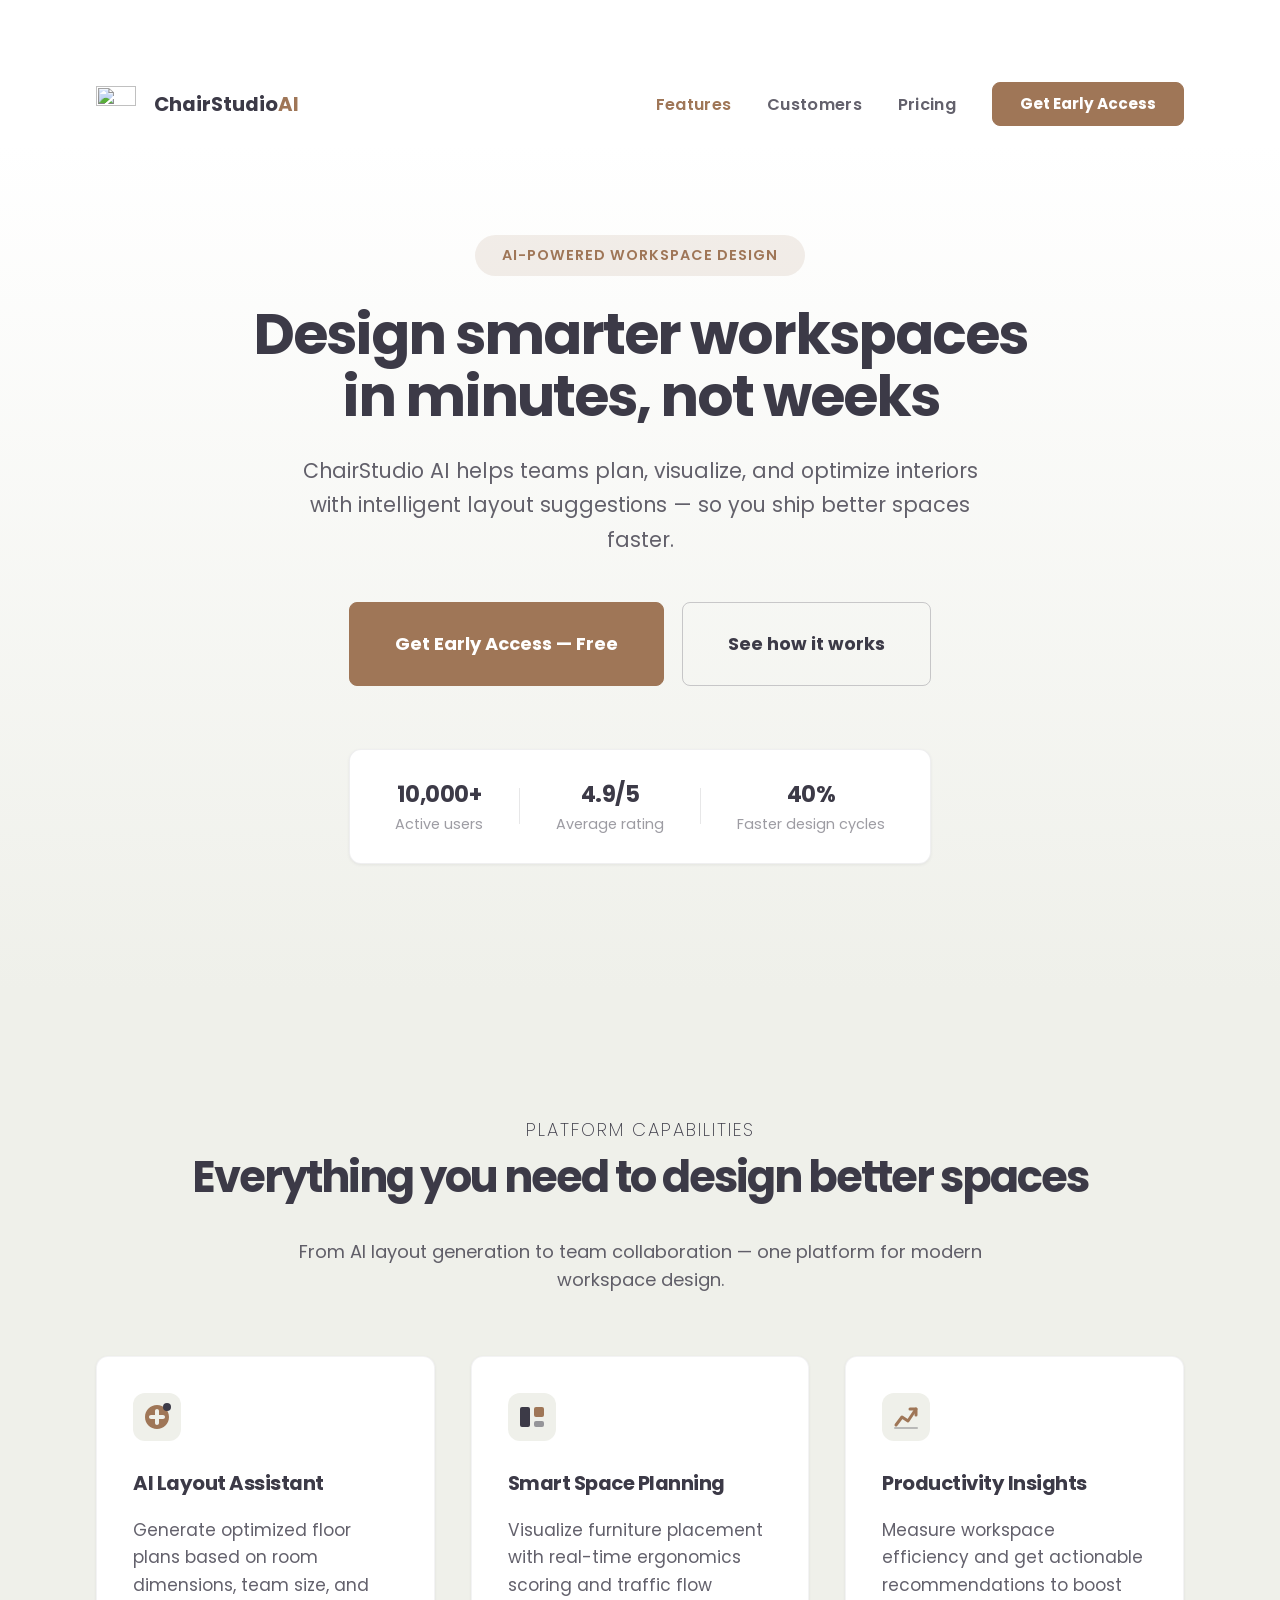
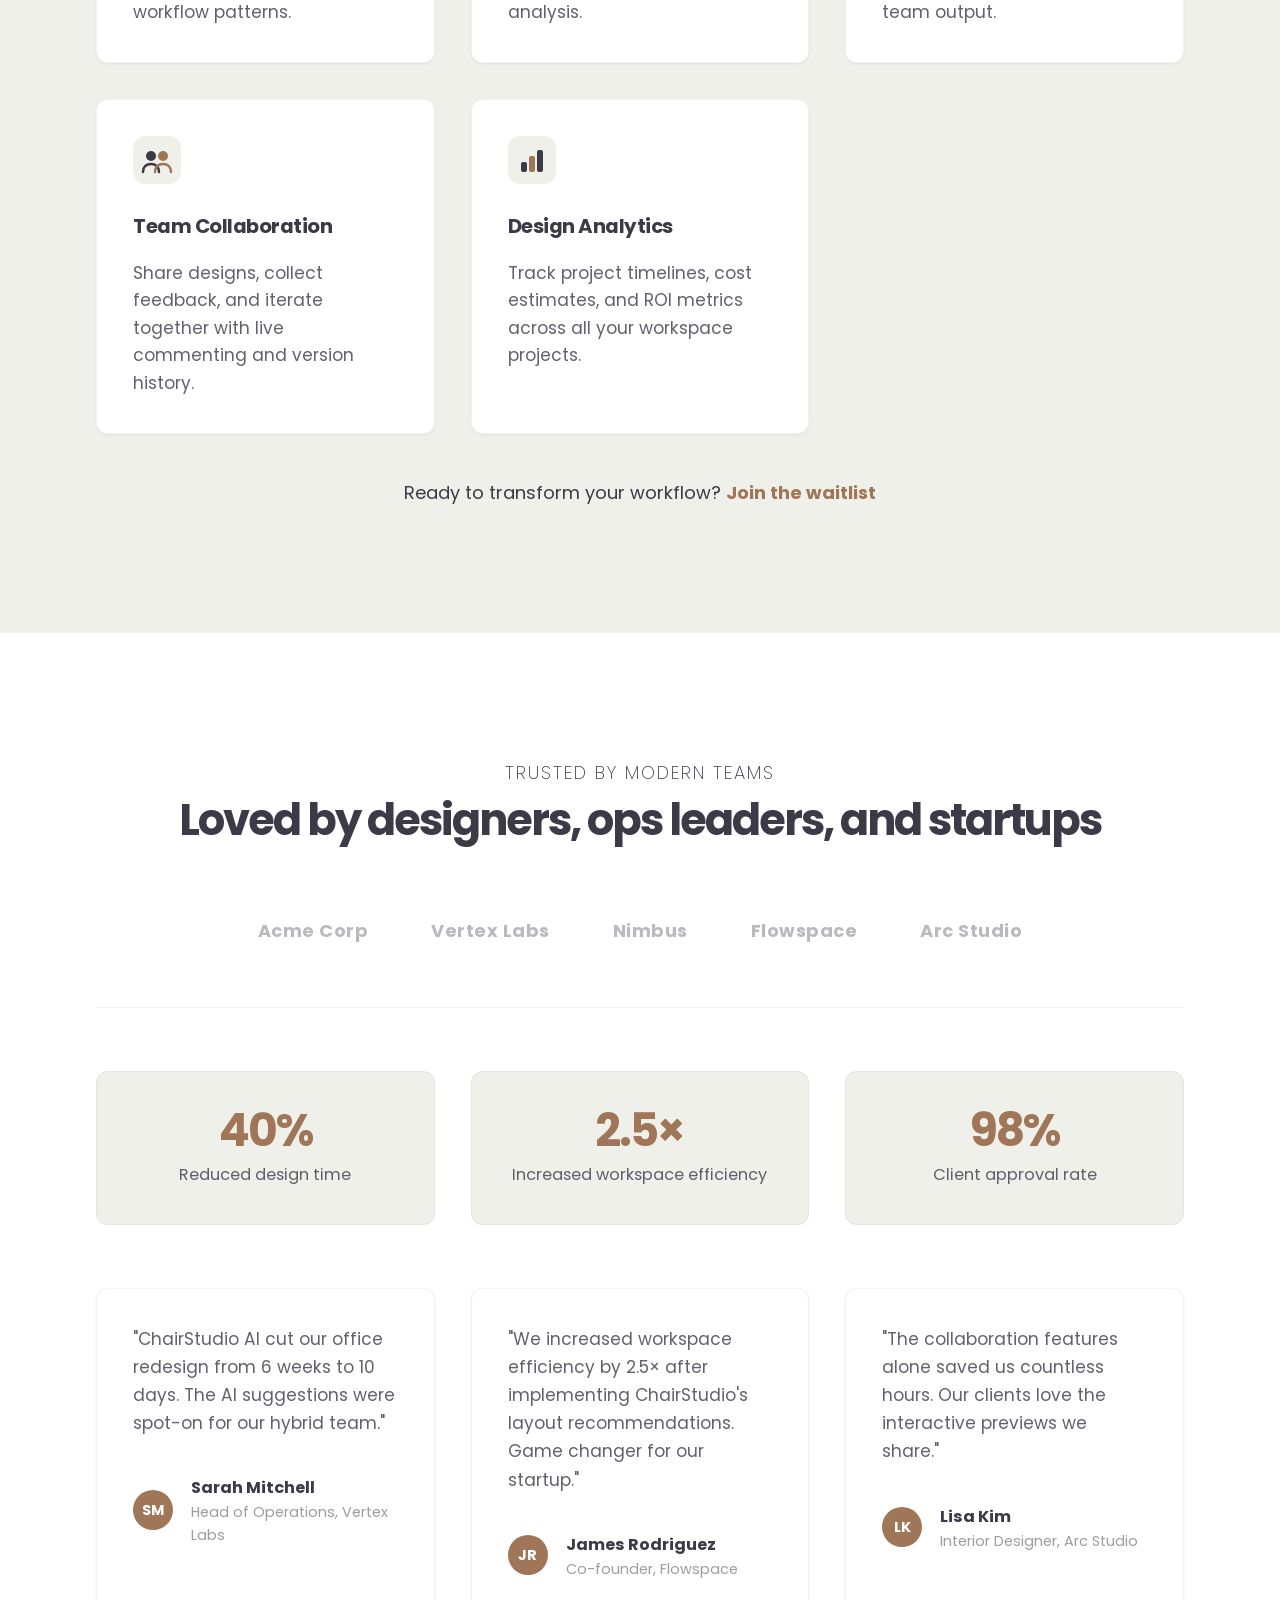
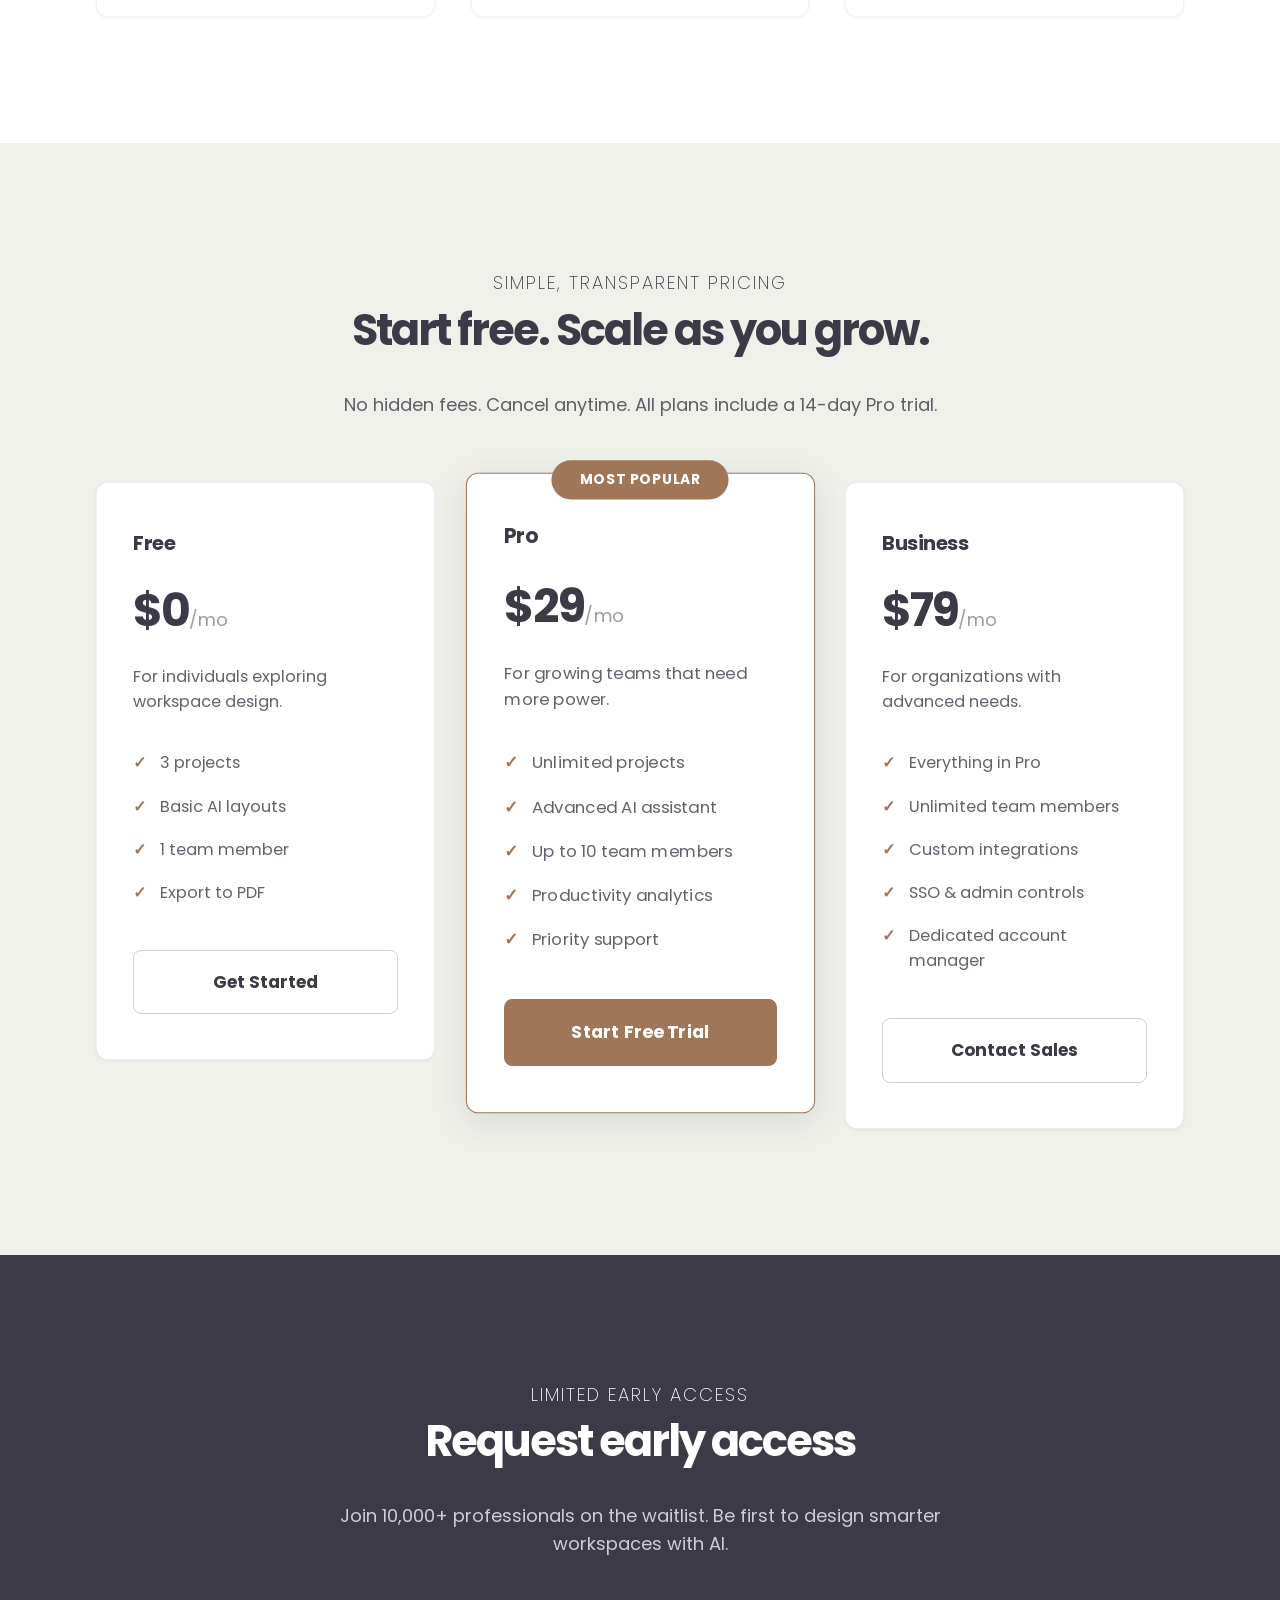
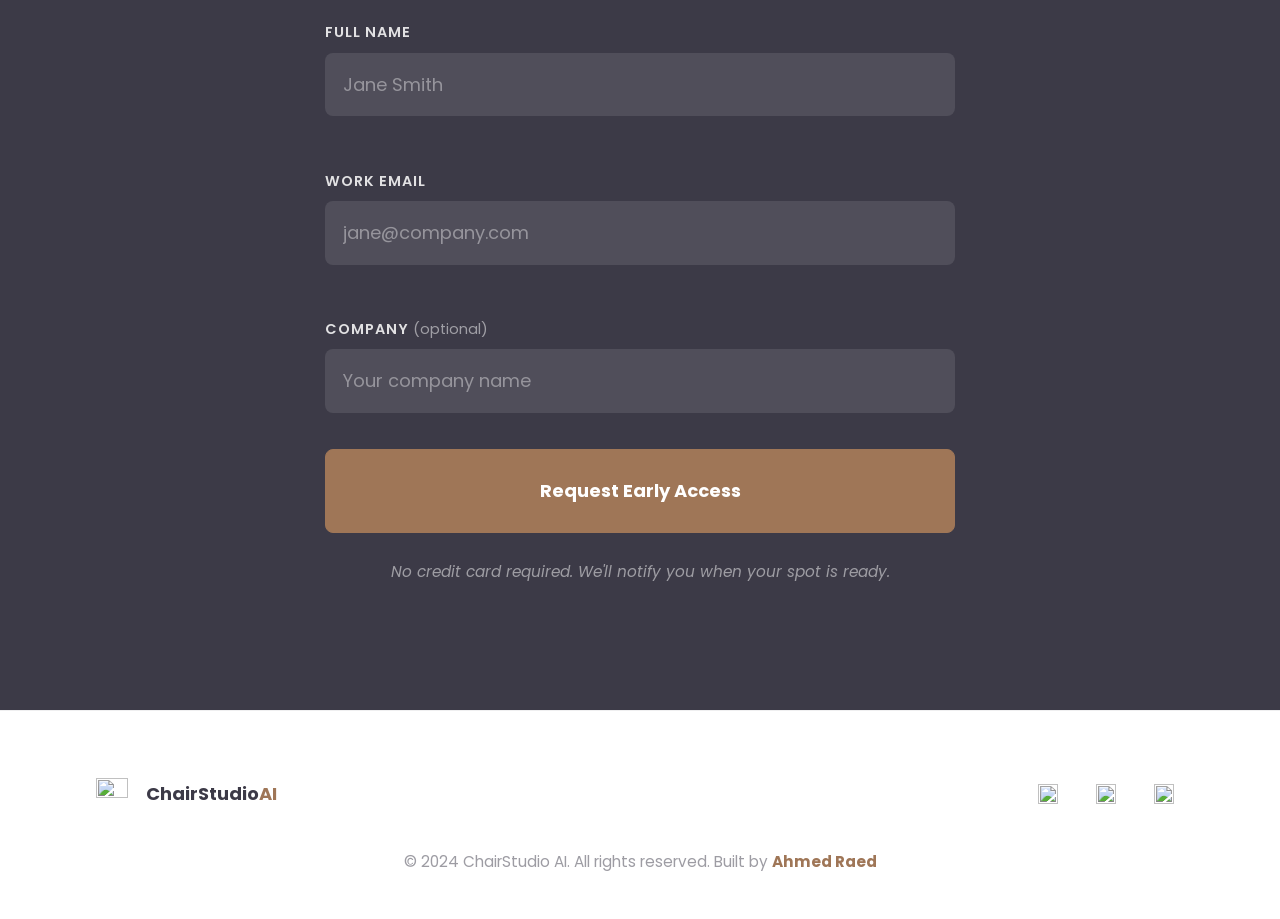
==== index.html @ b4d38a9b "Revamp landing page for ChairStudio AI with enhanced SEO, updated content, and improved layout. Adde" ====
<!DOCTYPE html>
<html lang="en-US">

<head>
	<meta charset="utf-8">
	<meta name="viewport" content="width=device-width, initial-scale=1.0">
	<meta name="description"
		content="ChairStudio AI — Design smarter workspaces with AI. Generate layout plans, optimize productivity, and visualize interiors in minutes. Trusted by 10,000+ teams.">
	<meta name="keywords"
		content="workspace design, interior design AI, office layout, productivity software, SaaS design tool">
	<meta name="author" content="ChairStudio AI">
	<meta name="theme-color" content="#3C3A47">

	<!-- Open Graph -->
	<meta property="og:type" content="website">
	<meta property="og:title" content="ChairStudio AI — Design Smarter Workspaces with AI">
	<meta property="og:description"
		content="AI-powered workspace design platform. Reduce design time by 40% and ship better interiors faster. Start free today.">
	<meta property="og:url" content="https://ahmedalmadhji.github.io/Template-Zero_/">
	<meta property="og:site_name" content="ChairStudio AI">
	<meta property="og:locale" content="en_US">

	<title>ChairStudio AI — Design Smarter Workspaces with AI</title>

	<link rel="preconnect" href="https://fonts.googleapis.com">
	<link rel="preconnect" href="https://fonts.gstatic.com" crossorigin>
	<link href="https://fonts.googleapis.com/css2?family=Poppins:wght@200;400;600;700;900&display=swap"
		rel="stylesheet">

	<link rel="stylesheet" href="css/main.css">
</head>

<body>
	<a href="#main-content" class="skip-link">Skip to main content</a>

	<!-- Toast container -->
	<div class="toast-container" id="toast-container" aria-live="polite" aria-atomic="true"></div>

	<!-- Sticky CTA (desktop only) -->
	<a href="#early-access" class="sticky-cta btn btn--primary" id="sticky-cta" data-track="sticky-cta">
		Get Early Access
	</a>

	<!-- Navigation -->
	<nav class="site-nav" id="site-nav" aria-label="Main navigation">
		<div class="container">
			<a href="#" class="site-nav__logo" aria-label="ChairStudio AI — Home">
				<img src="images/logo.svg" alt="" width="40" height="40">
				<span class="site-nav__brand">ChairStudio<span class="site-nav__brand-accent">AI</span></span>
			</a>

			<button class="site-nav__toggle" type="button" aria-expanded="false" aria-controls="nav-menu"
				aria-label="Toggle navigation menu">
				<span class="site-nav__toggle-bar"></span>
				<span class="site-nav__toggle-bar"></span>
				<span class="site-nav__toggle-bar"></span>
			</button>

			<ul class="site-nav__menu" id="nav-menu">
				<li><a href="#features" class="nav-link" data-section="features">Features</a></li>
				<li><a href="#social-proof" class="nav-link" data-section="social-proof">Customers</a></li>
				<li><a href="#pricing" class="nav-link" data-section="pricing">Pricing</a></li>
				<li><a href="#early-access" class="btn btn--primary btn--sm nav-cta" data-track="nav-cta">Get Early
						Access</a></li>
			</ul>
		</div>
	</nav>

	<!-- Hero -->
	<header class="hero" id="main-header">
		<div class="container">
			<p class="badge">AI-Powered Workspace Design</p>
			<h1 class="hero__title">Design smarter workspaces in minutes, not weeks</h1>
			<p class="hero__subtitle">
				ChairStudio AI helps teams plan, visualize, and optimize interiors with intelligent layout
				suggestions — so you ship better spaces faster.
			</p>

			<div class="hero__actions">
				<a href="#early-access" class="btn btn--primary btn--lg" data-track="hero-primary-cta">
					Get Early Access — Free
				</a>
				<a href="#features" class="btn btn--secondary btn--lg" data-track="hero-secondary-cta">
					See how it works
				</a>
			</div>

			<div class="trust-bar" aria-label="Trust indicators">
				<div class="trust-bar__item">
					<strong>10,000+</strong>
					<span>Active users</span>
				</div>
				<div class="trust-bar__divider" aria-hidden="true"></div>
				<div class="trust-bar__item">
					<strong>4.9/5</strong>
					<span>Average rating</span>
				</div>
				<div class="trust-bar__divider" aria-hidden="true"></div>
				<div class="trust-bar__item">
					<strong>40%</strong>
					<span>Faster design cycles</span>
				</div>
			</div>
		</div>
	</header>

	<main id="main-content">
		<!-- Features -->
		<section id="features" class="section--surface" aria-labelledby="features-heading">
			<div class="container">
				<header class="section-header">
					<p class="section-intro">Platform capabilities</p>
					<h2 id="features-heading">Everything you need to design better spaces</h2>
					<p>From AI layout generation to team collaboration — one platform for modern workspace design.</p>
				</header>

				<div class="feature-grid">
					<article class="feature-card">
						<div class="feature-card__icon">
							<img src="images/icon-ai.svg" alt="" width="48" height="48">
						</div>
						<h3 class="feature-card__title">AI Layout Assistant</h3>
						<p>Generate optimized floor plans based on room dimensions, team size, and workflow patterns.</p>
					</article>

					<article class="feature-card">
						<div class="feature-card__icon">
							<img src="images/icon-layout.svg" alt="" width="48" height="48">
						</div>
						<h3 class="feature-card__title">Smart Space Planning</h3>
						<p>Visualize furniture placement with real-time ergonomics scoring and traffic flow analysis.</p>
					</article>

					<article class="feature-card">
						<div class="feature-card__icon">
							<img src="images/icon-productivity.svg" alt="" width="48" height="48">
						</div>
						<h3 class="feature-card__title">Productivity Insights</h3>
						<p>Measure workspace efficiency and get actionable recommendations to boost team output.</p>
					</article>

					<article class="feature-card">
						<div class="feature-card__icon">
							<img src="images/icon-collab.svg" alt="" width="48" height="48">
						</div>
						<h3 class="feature-card__title">Team Collaboration</h3>
						<p>Share designs, collect feedback, and iterate together with live commenting and version history.</p>
					</article>

					<article class="feature-card">
						<div class="feature-card__icon">
							<img src="images/icon-analytics.svg" alt="" width="48" height="48">
						</div>
						<h3 class="feature-card__title">Design Analytics</h3>
						<p>Track project timelines, cost estimates, and ROI metrics across all your workspace projects.</p>
					</article>
				</div>

				<p class="section-cta">
					Ready to transform your workflow?
					<a href="#early-access" data-track="features-cta">Join the waitlist</a>
				</p>
			</div>
		</section>

		<!-- Social Proof -->
		<section id="social-proof" aria-labelledby="proof-heading">
			<div class="container">
				<header class="section-header">
					<p class="section-intro">Trusted by modern teams</p>
					<h2 id="proof-heading">Loved by designers, ops leaders, and startups</h2>
				</header>

				<!-- Logo row -->
				<div class="logo-row" aria-label="Companies using ChairStudio AI">
					<span class="logo-row__item">Acme Corp</span>
					<span class="logo-row__item">Vertex Labs</span>
					<span class="logo-row__item">Nimbus</span>
					<span class="logo-row__item">Flowspace</span>
					<span class="logo-row__item">Arc Studio</span>
				</div>

				<!-- Metrics -->
				<div class="metrics-grid">
					<div class="metric-card">
						<p class="metric-card__value">40%</p>
						<p class="metric-card__label">Reduced design time</p>
					</div>
					<div class="metric-card">
						<p class="metric-card__value">2.5×</p>
						<p class="metric-card__label">Increased workspace efficiency</p>
					</div>
					<div class="metric-card">
						<p class="metric-card__value">98%</p>
						<p class="metric-card__label">Client approval rate</p>
					</div>
				</div>

				<!-- Testimonials -->
				<div class="testimonial-grid">
					<blockquote class="testimonial-card">
						<p class="testimonial-card__quote">"ChairStudio AI cut our office redesign from 6 weeks to 10
							days. The AI suggestions were spot-on for our hybrid team."</p>
						<footer class="testimonial-card__author">
							<div class="testimonial-card__avatar" aria-hidden="true">SM</div>
							<div>
								<cite class="testimonial-card__name">Sarah Mitchell</cite>
								<p class="testimonial-card__role">Head of Operations, Vertex Labs</p>
							</div>
						</footer>
					</blockquote>

					<blockquote class="testimonial-card">
						<p class="testimonial-card__quote">"We increased workspace efficiency by 2.5× after implementing
							ChairStudio's layout recommendations. Game changer for our startup."</p>
						<footer class="testimonial-card__author">
							<div class="testimonial-card__avatar" aria-hidden="true">JR</div>
							<div>
								<cite class="testimonial-card__name">James Rodriguez</cite>
								<p class="testimonial-card__role">Co-founder, Flowspace</p>
							</div>
						</footer>
					</blockquote>

					<blockquote class="testimonial-card">
						<p class="testimonial-card__quote">"The collaboration features alone saved us countless hours.
							Our clients love the interactive previews we share."</p>
						<footer class="testimonial-card__author">
							<div class="testimonial-card__avatar" aria-hidden="true">LK</div>
							<div>
								<cite class="testimonial-card__name">Lisa Kim</cite>
								<p class="testimonial-card__role">Interior Designer, Arc Studio</p>
							</div>
						</footer>
					</blockquote>
				</div>
			</div>
		</section>

		<!-- Pricing -->
		<section id="pricing" class="section--surface" aria-labelledby="pricing-heading">
			<div class="container">
				<header class="section-header">
					<p class="section-intro">Simple, transparent pricing</p>
					<h2 id="pricing-heading">Start free. Scale as you grow.</h2>
					<p>No hidden fees. Cancel anytime. All plans include a 14-day Pro trial.</p>
				</header>

				<div class="pricing-grid">
					<article class="pricing-card">
						<h3 class="pricing-card__name">Free</h3>
						<p class="pricing-card__price"><span class="pricing-card__amount">$0</span><span
								class="pricing-card__period">/mo</span></p>
						<p class="pricing-card__desc">For individuals exploring workspace design.</p>
						<ul class="pricing-card__features">
							<li>3 projects</li>
							<li>Basic AI layouts</li>
							<li>1 team member</li>
							<li>Export to PDF</li>
						</ul>
						<a href="#early-access" class="btn btn--secondary btn--block" data-track="pricing-free">Get
							Started</a>
					</article>

					<article class="pricing-card pricing-card--featured">
						<p class="pricing-card__badge">Most Popular</p>
						<h3 class="pricing-card__name">Pro</h3>
						<p class="pricing-card__price"><span class="pricing-card__amount">$29</span><span
								class="pricing-card__period">/mo</span></p>
						<p class="pricing-card__desc">For growing teams that need more power.</p>
						<ul class="pricing-card__features">
							<li>Unlimited projects</li>
							<li>Advanced AI assistant</li>
							<li>Up to 10 team members</li>
							<li>Productivity analytics</li>
							<li>Priority support</li>
						</ul>
						<a href="#early-access" class="btn btn--primary btn--block" data-track="pricing-pro">Start Free
							Trial</a>
					</article>

					<article class="pricing-card">
						<h3 class="pricing-card__name">Business</h3>
						<p class="pricing-card__price"><span class="pricing-card__amount">$79</span><span
								class="pricing-card__period">/mo</span></p>
						<p class="pricing-card__desc">For organizations with advanced needs.</p>
						<ul class="pricing-card__features">
							<li>Everything in Pro</li>
							<li>Unlimited team members</li>
							<li>Custom integrations</li>
							<li>SSO &amp; admin controls</li>
							<li>Dedicated account manager</li>
						</ul>
						<a href="#early-access" class="btn btn--secondary btn--block" data-track="pricing-business">Contact
							Sales</a>
					</article>
				</div>
			</div>
		</section>

		<!-- Early Access / Lead Gen -->
		<section id="early-access" class="dark" aria-labelledby="access-heading">
			<div class="container container--narrow">
				<header class="section-header">
					<p class="section-intro">Limited early access</p>
					<h2 id="access-heading">Request early access</h2>
					<p>Join 10,000+ professionals on the waitlist. Be first to design smarter workspaces with AI.</p>
				</header>

				<form id="early-access-form" class="lead-form" action="#" method="post" novalidate>
					<div class="form-group">
						<label for="lead-name">Full name</label>
						<input type="text" name="lead-name" id="lead-name" required autocomplete="name"
							placeholder="Jane Smith">
						<span class="form-error" role="alert"></span>
					</div>

					<div class="form-group">
						<label for="lead-email">Work email</label>
						<input type="email" name="lead-email" id="lead-email" required autocomplete="email"
							placeholder="jane@company.com">
						<span class="form-error" role="alert"></span>
					</div>

					<div class="form-group">
						<label for="lead-company">Company <span class="label-optional">(optional)</span></label>
						<input type="text" name="lead-company" id="lead-company" autocomplete="organization"
							placeholder="Your company name">
					</div>

					<div class="form-submit">
						<button type="submit" class="btn btn--primary btn--lg btn--block" id="submit-btn"
							data-track="form-submit">
							<span class="btn__text">Request Early Access</span>
							<span class="btn__loader" aria-hidden="true"></span>
						</button>
						<p class="muted"><em>No credit card required. We'll notify you when your spot is ready.</em></p>
					</div>
				</form>
			</div>
		</section>
	</main>

	<footer class="site-footer">
		<div class="container">
			<div class="site-footer__top">
				<div class="site-footer__brand">
					<img src="images/logo.svg" alt="" width="32" height="32">
					<span>ChairStudio<span class="site-nav__brand-accent">AI</span></span>
				</div>
				<ul class="social-icons" aria-label="Social media links">
					<li>
						<a href="https://twitter.com/chairstudioai" target="_blank" rel="noopener noreferrer"
							aria-label="Follow us on Twitter">
							<img src="images/icon-twitter.svg" alt="" width="20" height="20">
						</a>
					</li>
					<li>
						<a href="https://facebook.com/chairstudioai" target="_blank" rel="noopener noreferrer"
							aria-label="Follow us on Facebook">
							<img src="images/icon-facebook.svg" alt="" width="20" height="20">
						</a>
					</li>
					<li>
						<a href="https://instagram.com/chairstudioai" target="_blank" rel="noopener noreferrer"
							aria-label="Follow us on Instagram">
							<img src="images/icon-instagram.svg" alt="" width="20" height="20">
						</a>
					</li>
				</ul>
			</div>
			<p class="site-footer__copy">&copy; 2024 ChairStudio AI. All rights reserved. Built by
				<a href="https://github.com/AhmedAlMadhji" target="_blank" rel="noopener noreferrer">Ahmed Raed</a>
			</p>
		</div>
	</footer>

	<script src="js/main.js" defer></script>
</body>

</html>
---- css/main.css ----
/* Main stylesheet — imports modular CSS layers */
@import url('base.css');
@import url('layout.css');
@import url('components.css');
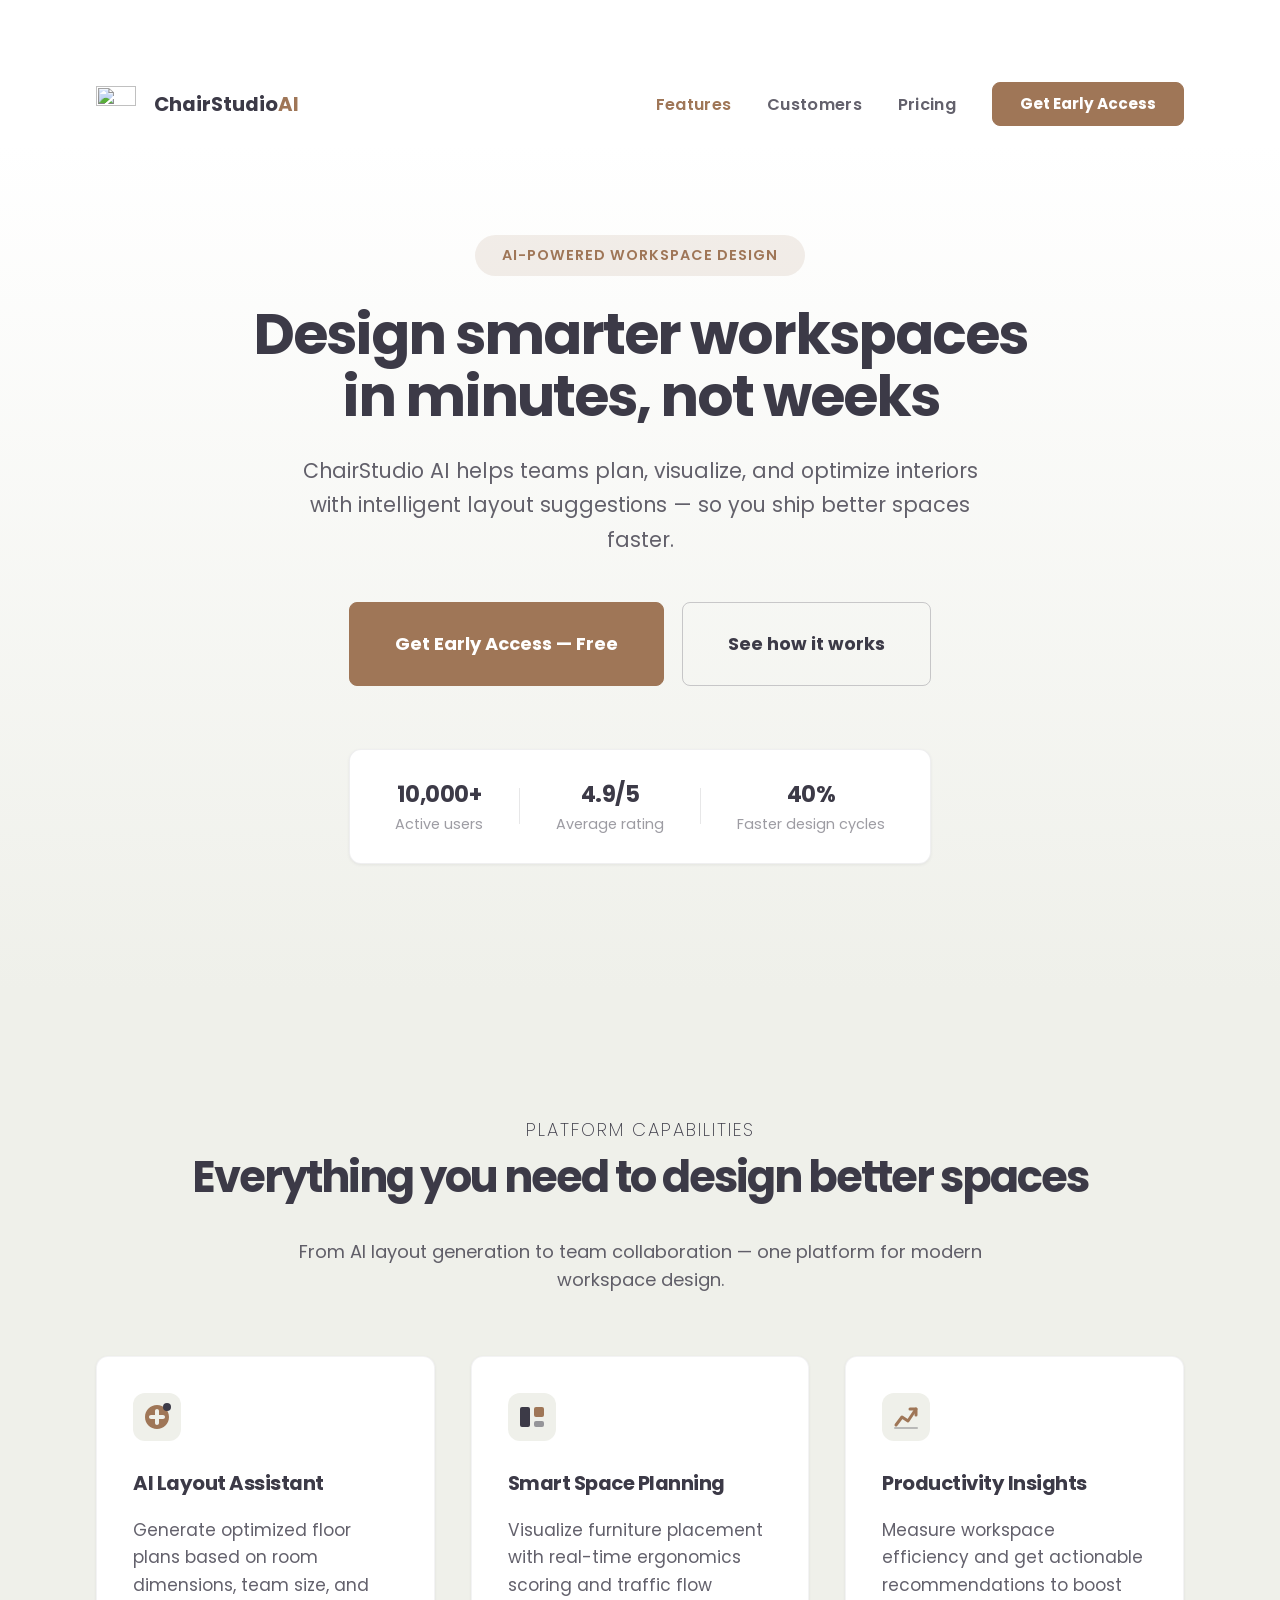
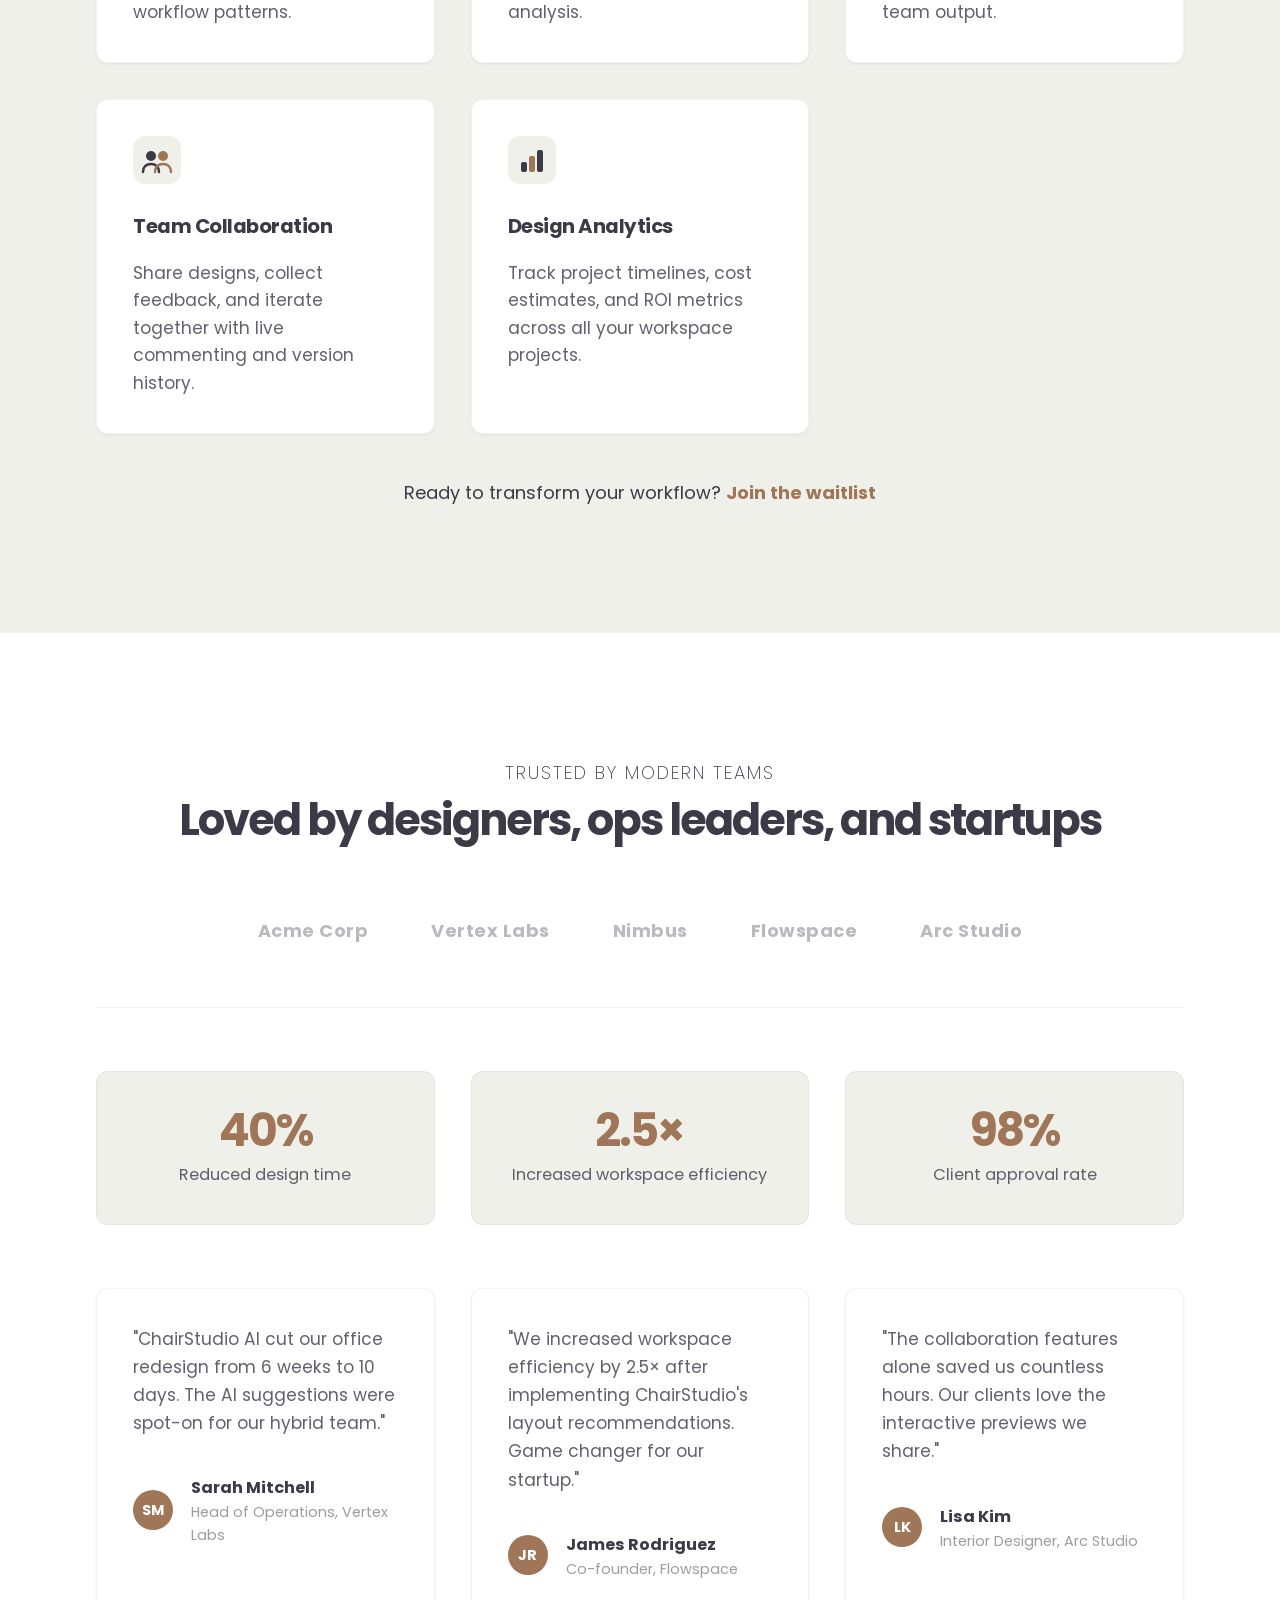
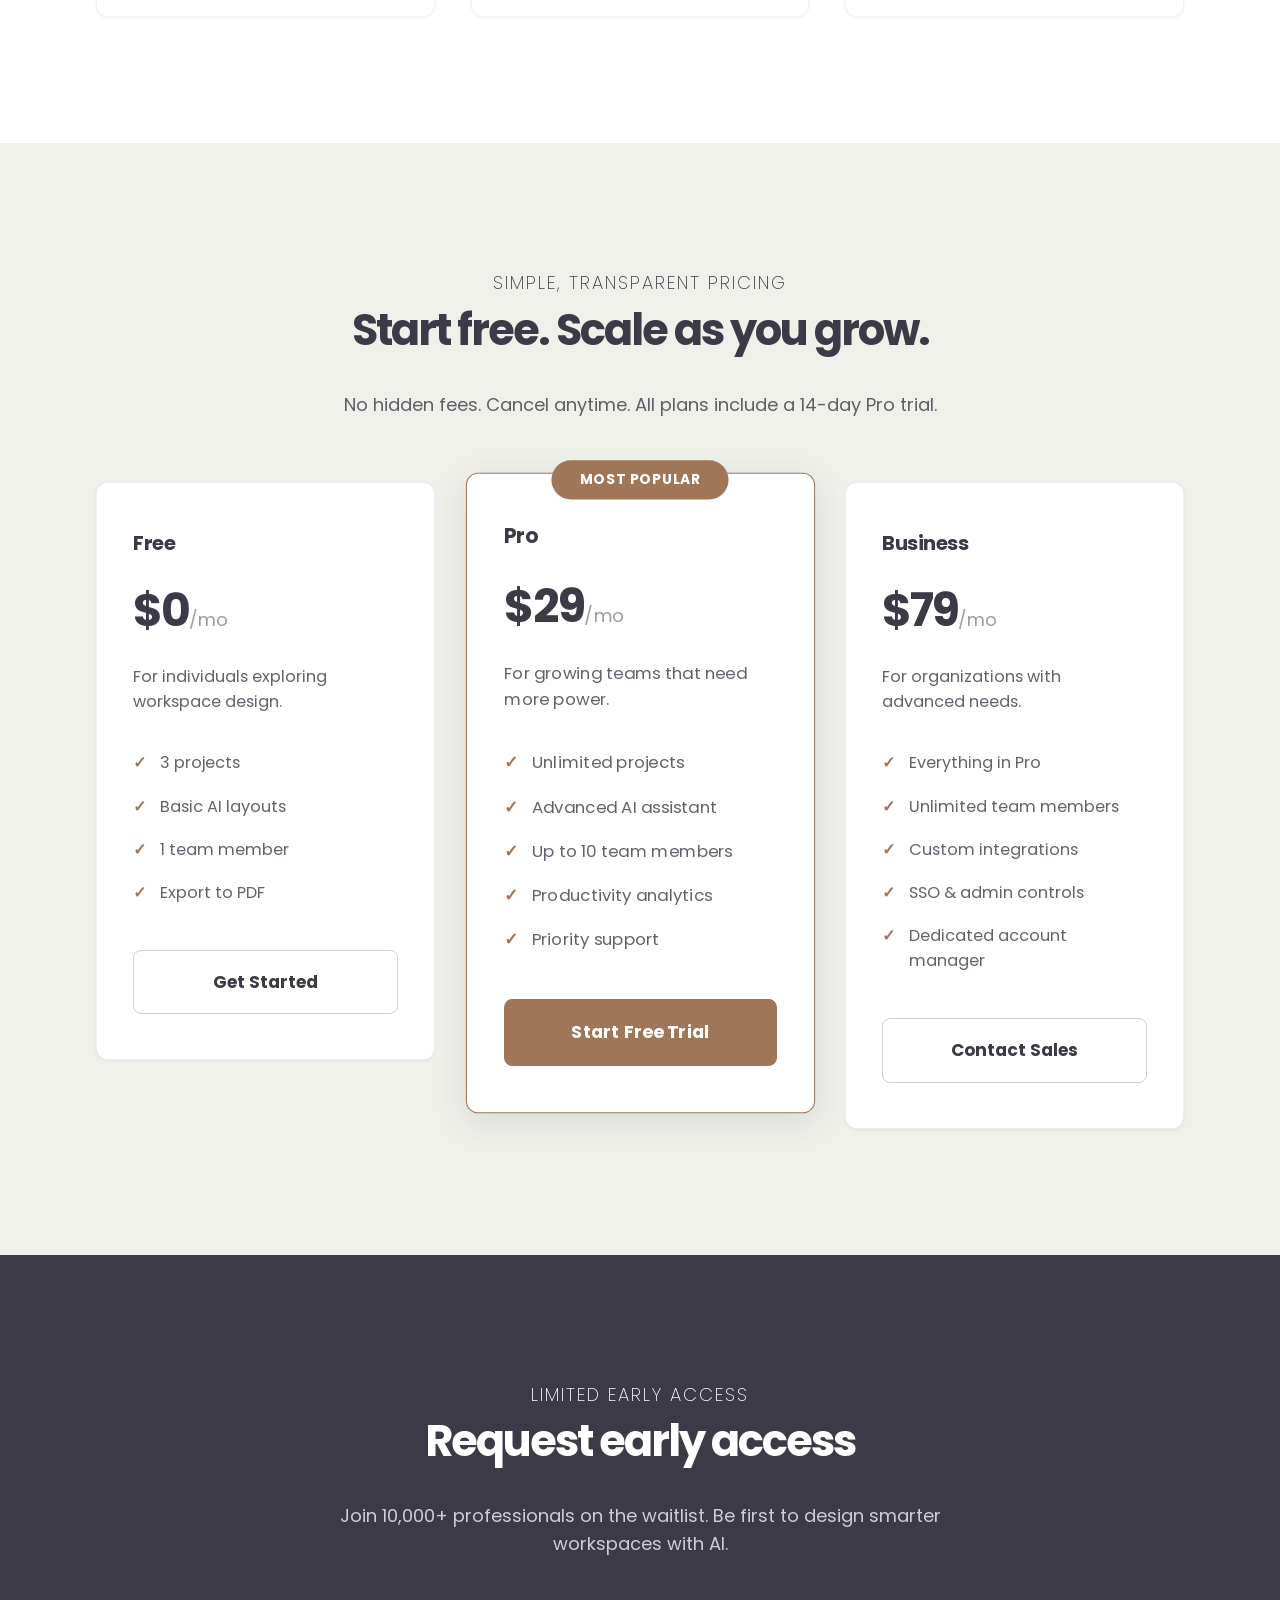
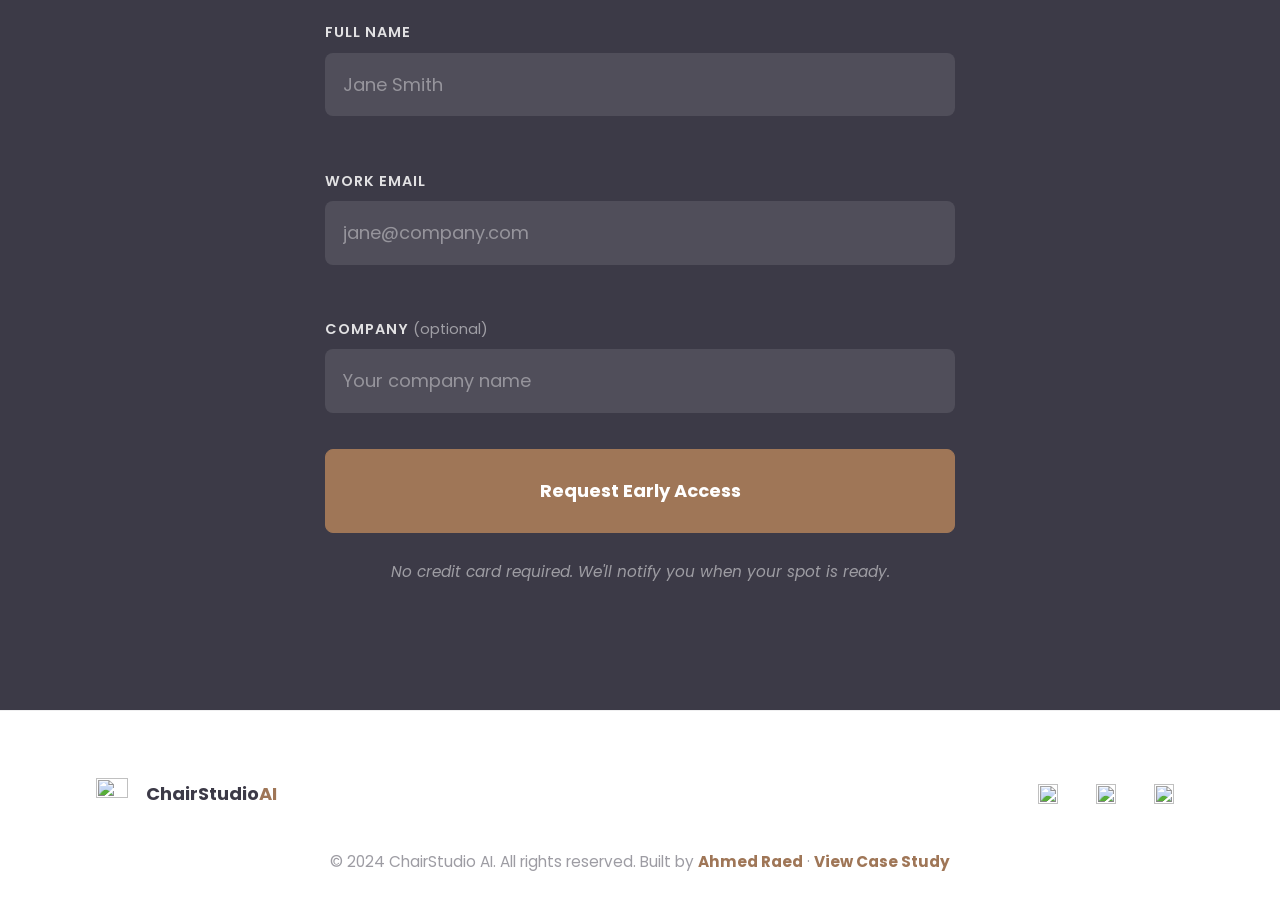
==== commit 6815ef18: "Add link to view case study in footer of index.html" ====
--- a/index.html
+++ b/index.html
@@ -21,6 +21,9 @@
 	<meta property="og:locale" content="en_US">
 
 	<title>ChairStudio AI — Design Smarter Workspaces with AI</title>
+
+	<link rel="icon" type="image/svg+xml" href="images/favicon.svg">
+	<link rel="apple-touch-icon" href="images/favicon.svg">
 
 	<link rel="preconnect" href="https://fonts.googleapis.com">
 	<link rel="preconnect" href="https://fonts.gstatic.com" crossorigin>
@@ -371,10 +374,12 @@
 			</div>
 			<p class="site-footer__copy">&copy; 2024 ChairStudio AI. All rights reserved. Built by
 				<a href="https://github.com/AhmedAlMadhji" target="_blank" rel="noopener noreferrer">Ahmed Raed</a>
+				· <a href="case-study.html">View Case Study</a>
 			</p>
 		</div>
 	</footer>
 
+	<script src="js/toast.js"></script>
 	<script src="js/main.js" defer></script>
 </body>
 
